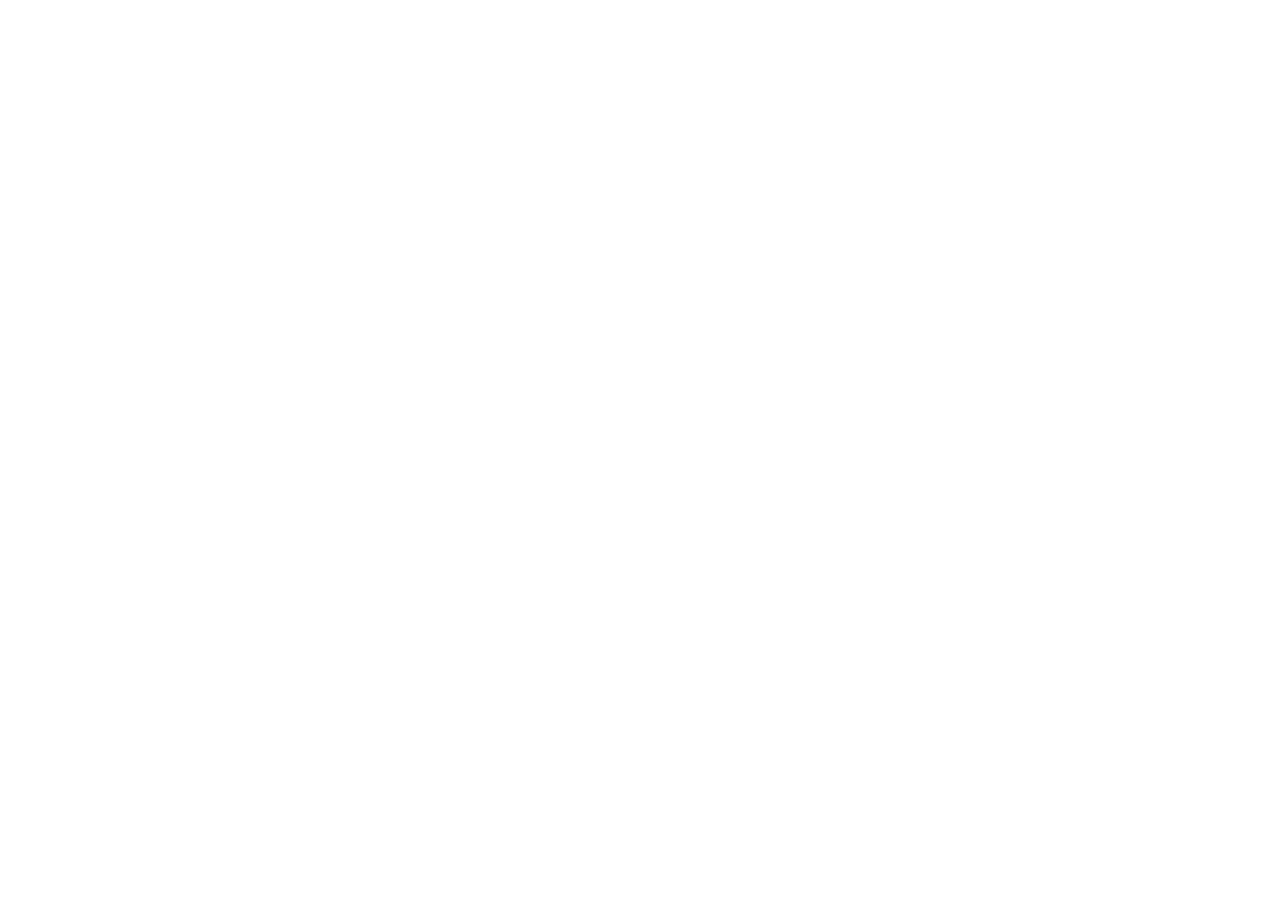
==== nightcity/index.html @ 07ec7fcc "d" ====
<!DOCTYPE html>
<html lang="pt-br">
<head>
    <meta charset="UTF-8">
    <meta name="viewport" content="width=device-width, initial-scale=1.0">
    <link rel="stylesheet" href="nightcity.css">
    <script defer async src="mnightcity.js"></script>
    <title>Night City</title>
</head>
<body>
    <header>

    </header>
    <main>

    </main>
    <footer>
        
    </footer>
</body>
</html>
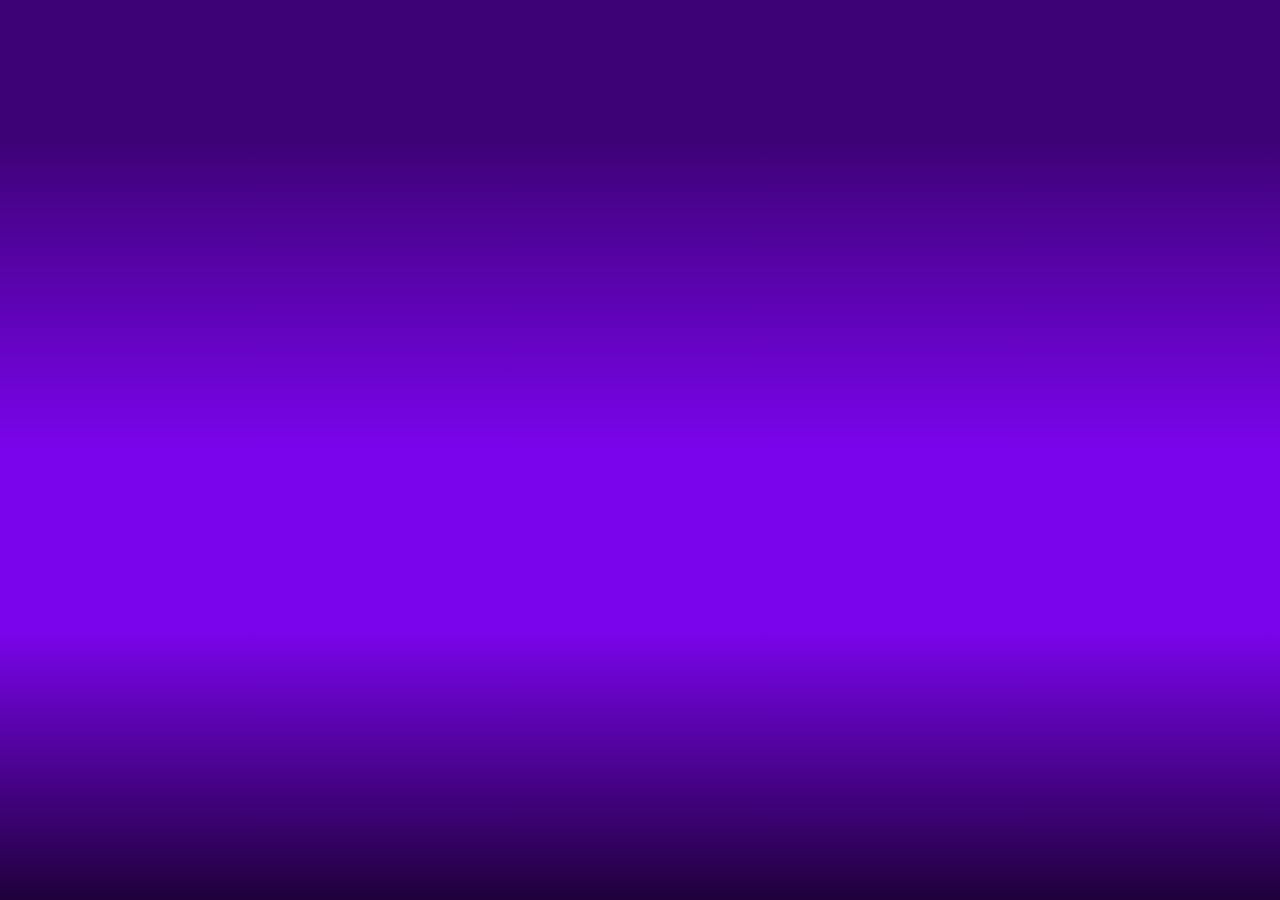
==== commit 352752d6: "sfds" ====
--- a/nightcity/index.html
+++ b/nightcity/index.html
@@ -9,7 +9,9 @@
 </head>
 <body>
     <header>
-
+        <div>
+            
+        </div>
     </header>
     <main>
 
--- a/nightcity/nightcity.css
+++ b/nightcity/nightcity.css
@@ -0,0 +1,32 @@
+:root {
+    --cor-vermelho: #ff124f;
+    --cor-rosa: #ff00a0;
+    --cor-rosa-claro: #fe75fe;
+    --cor-roxo: #7a04eb;
+    --cor-azul: #120458;
+}
+* {
+    padding: 0;
+    margin: 0;
+}
+html {
+    font-size: 10px;
+}
+body {
+    width: 100vw;
+}
+
+/* Header */
+
+header {
+    height: 100vh;
+    width: 100%;
+    background-color: var(--cor-roxo);
+}
+header::before {
+    content: "";
+    position: absolute;
+    height: inherit;
+    width: inherit;
+    background-image: linear-gradient(to bottom, rgba(0, 0, 0, 0.5) 15%, rgba(0, 0, 0, 0) 50%, rgba(0, 0, 0, 0) 70%, rgba(0, 0, 0, 0.75));
+}
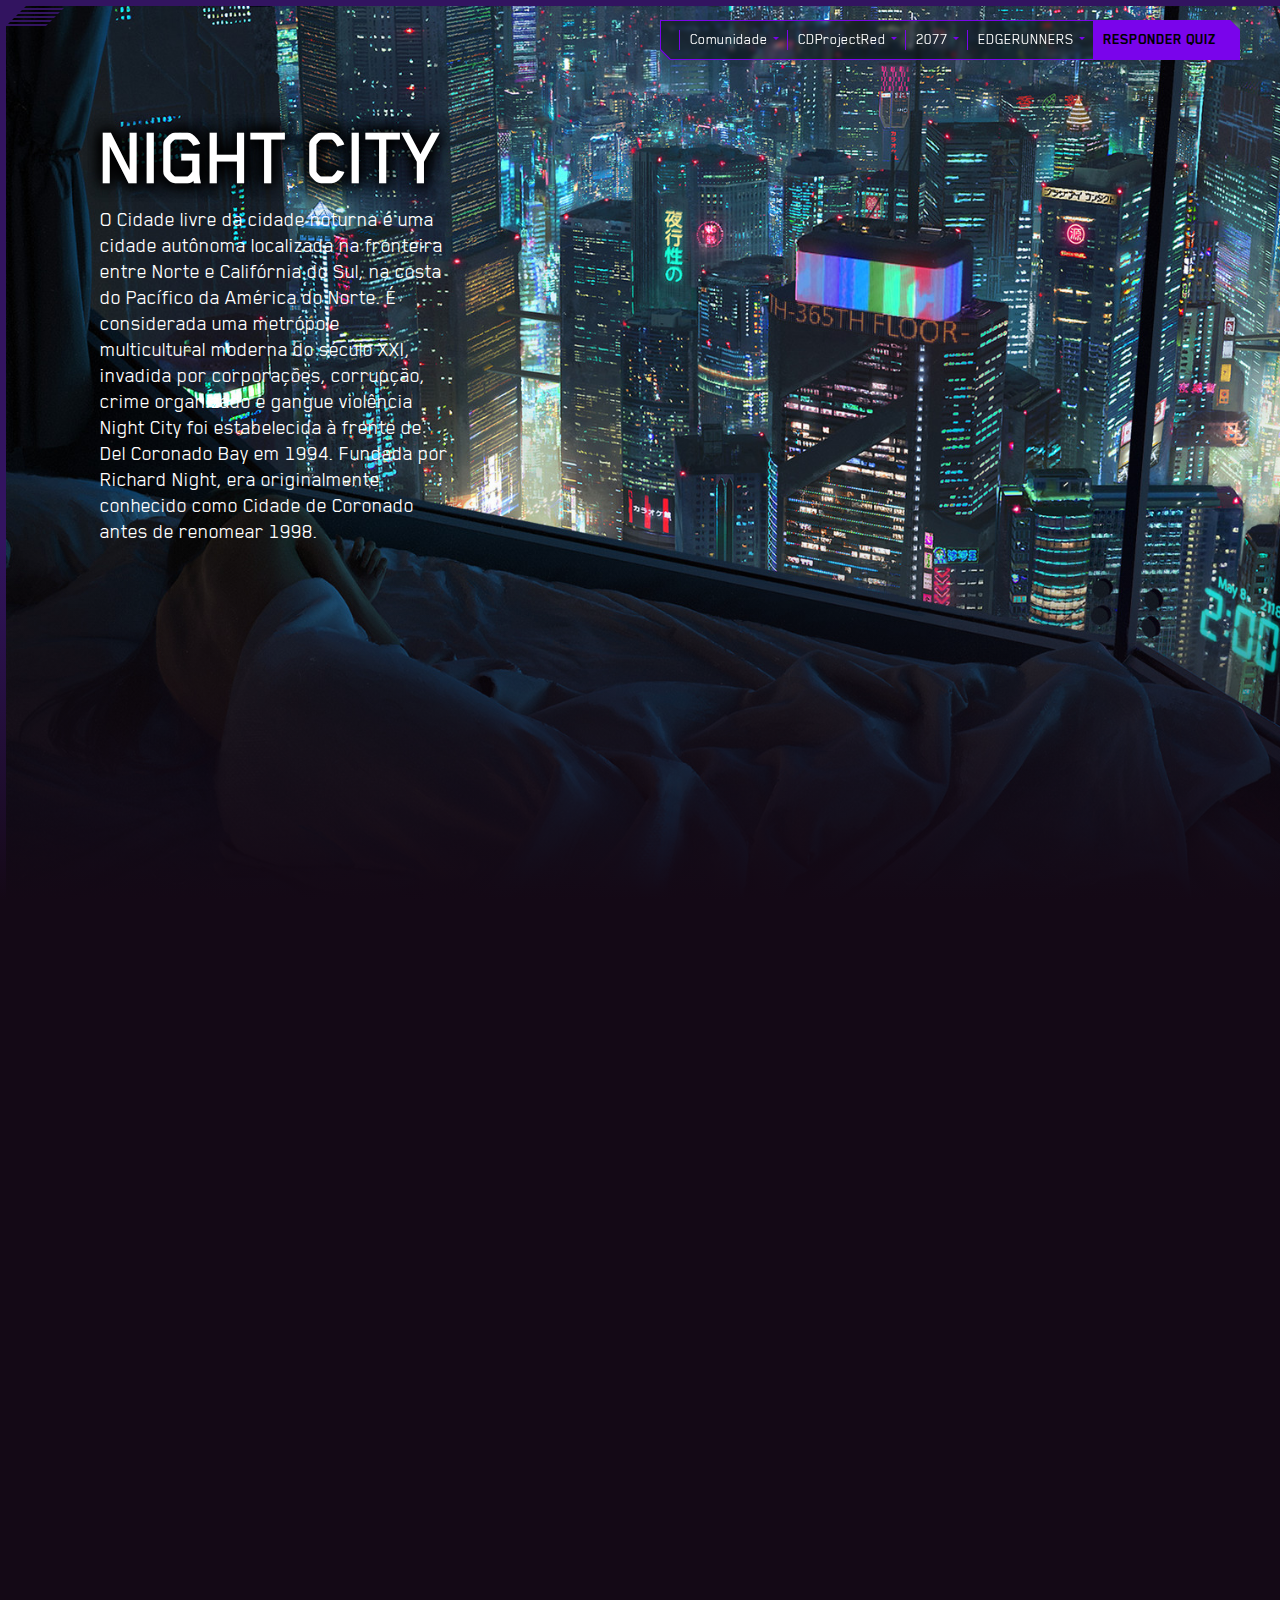
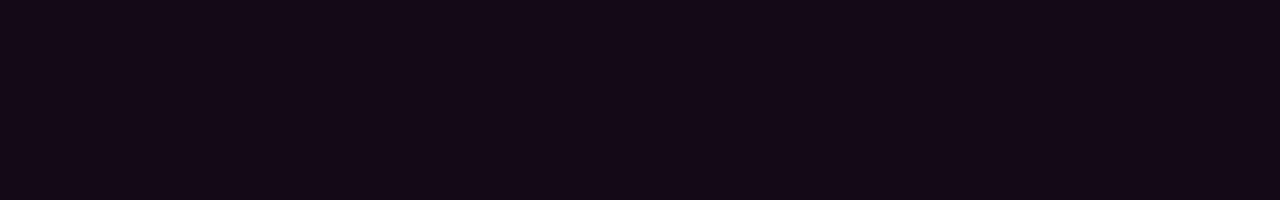
==== commit 9baf55e7: "lll" ====
--- a/nightcity/index.html
+++ b/nightcity/index.html
@@ -3,15 +3,57 @@
 <head>
     <meta charset="UTF-8">
     <meta name="viewport" content="width=device-width, initial-scale=1.0">
+    <link rel="stylesheet" href="../css/nav.css">
     <link rel="stylesheet" href="nightcity.css">
     <script defer async src="mnightcity.js"></script>
     <title>Night City</title>
 </head>
 <body>
     <header>
-        <div>
-            
+        <div class="menu">
+            <nav>
+                <ul>
+                    <li>
+                        <span>Comunidade</span>
+                        <ul>
+                            <li>teste</li>
+                            <li>teste</li>
+                        </ul>
+                    </li>
+                    <li>
+                        <span>CDProjectRed</span>
+                        <ul>
+                            <li>teste</li>
+                            <li>teste</li>
+                        </ul>
+                    </li>
+                    <li>
+                        <span>2077</span>
+                        <ul>
+                            <li>teste</li>
+                            <li>teste</li>
+                        </ul>
+                    </li>
+                    <li>
+                        <span>EDGERUNNERS</span>
+                        <ul>
+                            <li>teste</li>
+                            <li>teste</li>
+                        </ul>
+                    </li>
+                    <a href="../quiz/quiz.html"><span>RESPONDER QUIZ</span></a>
+                    <div class="canto"></div>
+                </ul>
+            </nav>
         </div>
+            <div class="flex">
+                <div class="texto-nightcity">
+                    <h1>NIGHT CITY</h1>
+                    <p>
+                        O Cidade livre da cidade noturna é uma cidade autônoma localizada na fronteira entre Norte e Califórnia do Sul, na costa do Pacífico da América do Norte. É considerada uma metrópole multicultural moderna do século XXI, invadida por corporações, corrupção, crime organizado e gangue violência Night City foi estabelecida à frente de Del Coronado Bay em 1994. Fundada por Richard Night, era originalmente conhecido como Cidade de Coronado antes de renomear 1998.
+                    </p>
+                </div>
+            </div>
     </header>
     <main>
 
--- a/css/nav.css
+++ b/css/nav.css
@@ -0,0 +1,178 @@
+:root {
+    --cor-ciano: #00F0FF;
+}
+
+.menu {
+    display: flex;
+}
+nav {
+    color: white;
+    font-size: 16px;
+    font-family: 'blenderl', Arial, Helvetica, sans-serif;
+    margin: 20px 40px 0 auto;
+    height: 40px;
+    width: 580px;
+    backdrop-filter: blur(2px);
+    z-index: 2;
+}
+nav::before {
+    content: "";
+    position: absolute;
+    height: inherit;
+    width: inherit;
+    background-color: var(--cor-ciano);
+    clip-path: polygon(
+        0 0,
+        calc(100% - 10px) 0,
+        100% 10px,
+        100% 100%,
+        10px 100%,
+        0 calc(100% - 10px),
+        0 0,
+        1px 1px,
+        1px calc(100% - 10.7px),
+        10.7px calc(100% - 1px),
+        calc(100% - 1px) calc(100% - 1px),
+        calc(100% - 1px) 10.7px,
+        calc(100% - 10.7px) 1px,
+        1px 1px);
+}
+nav::after {
+    content: "";
+    position: absolute;
+    top: 0;
+    left: 0;
+    height: inherit;
+    width: inherit;
+    background-color: rgba(0, 0, 0, 0.383);
+    clip-path: polygon(0 0, calc(100% - 10px) 0, 100% 10px, 100% 100%, 10px 100%, 0 calc(100% - 10px));
+    z-index: -1;
+}
+nav > ul {
+    display: flex;
+    margin-left: 20px;
+}
+nav > ul > li, nav > ul > a {
+    padding: 10px;
+    padding-right: 20px;
+    position: relative;
+    list-style: none;
+}
+nav > ul > li > ul {
+    position: absolute;
+    width: 150px;
+    height: 70px;
+    color: white;
+    background-color: rgba(0, 0, 0, 0.8);
+    top: 100%;
+    left: 0;
+    backdrop-filter: blur(2px);
+    clip-path: polygon(0 0, calc(100% - 10px) 0, 100% 10px, 100% 100%, 10px 100%, 0 calc(100% - 10px));
+    list-style: none;
+    visibility: hidden;
+}
+nav > ul > li > ul::before {
+    content: "";
+    position: absolute;
+    width: inherit;
+    height: inherit;
+    top: 0;
+    left: 0;
+    background-color: var(--cor-ciano);
+    clip-path: polygon(
+        0 0,
+        calc(100% - 10px) 0,
+        100% 10px,
+        100% 100%,
+        10px 100%,
+        0 calc(100% - 10px),
+        0 0,
+        1px 4px,
+        1px calc(100% - 10.7px),
+        10.7px calc(100% - 1px),
+        calc(100% - 1px) calc(100% - 1px),
+        calc(100% - 1px) 10.7px,
+        calc(100% - 10.7px) 4px,
+        1px 4px);
+}
+nav > ul > li > ul > li {
+    position: relative;
+    margin: 10px;
+}
+nav > ul > li > ul > li::before {
+    content: "";
+    position: absolute;
+    left: -10px;
+    top: 50%;
+    background-color: var(--cor-ciano);
+    height: 1px;
+    width: 5px;
+}
+nav a {
+    text-decoration: none;
+    color: inherit;
+    font-family: 'blender', Arial, Helvetica, sans-serif;
+}
+nav > ul > a {
+    color: black;
+    background-color: var(--cor-ciano);
+    margin-left: -1px;
+    height: 20px;
+    width: 120px;
+    clip-path: polygon(0 0, calc(100% - 10px) 0, 100% 10px, 100% 100%, 0 100%);
+}
+nav > ul > li:nth-child(4):hover ~ a::after {
+    content: "";
+    position: absolute;
+    top: 10px;
+    left: 0;
+    height: 20px;
+    width: 1px;
+    background-color: black;
+    z-index: 1;
+}
+nav > ul > li span::before {
+    content: "";
+    position: absolute;
+    top: 10px;
+    left: -1px;
+    height: 20px;
+    width: 1px;
+    background-color: var(--cor-ciano);
+}
+nav > ul > li span::after {
+    content: "";
+    position: absolute;
+    top: 17px;
+    left: calc(100% - 15px);
+    height: 3px;
+    width: 6px;
+    background-color: var(--cor-ciano);
+    clip-path: polygon(
+        0 0,
+        100% 0,
+        50% 100%
+    );
+    transition: .3s;
+}
+nav > ul > li:hover {
+    color: black;
+    background-color: var(--cor-ciano);
+    cursor: default;
+}
+nav > ul > li:hover > ul {
+    visibility: visible;
+}
+nav > ul > li:hover span::before {
+    display: none;
+}
+.canto {
+    position: absolute;
+    height: 100%;
+    width: 21px;
+    left: 0;
+    clip-path: polygon(0 0, 100% 0, 100% 100%, 10px 100%, 0 calc(100% - 10px));
+}
+nav > ul > li:nth-child(1):hover ~ .canto{
+    background-color: var(--cor-ciano);
+}
--- a/nightcity/nightcity.css
+++ b/nightcity/nightcity.css
@@ -1,9 +1,75 @@
-:root {
-    --cor-vermelho: #ff124f;
-    --cor-rosa: #ff00a0;
-    --cor-rosa-claro: #fe75fe;
-    --cor-roxo: #7a04eb;
-    --cor-azul: #120458;
+/*@keyframes passar-imagem {
+    from {
+        margin-left: 0;
+    }
+    23% {
+        margin-left: 0;
+    }
+    25% {
+        margin-left: -100%;
+    }
+    48% {
+        margin-left: -100%;
+    }
+    50% {
+        margin-left: -200%;
+    }
+    73% {
+        margin-left: -200%;
+    }
+    75% {
+        margin-left: -300%;
+    }
+    98% {
+        margin-left: -300%;
+    }
+    to {
+        margin-left: -400%;
+    }
+}*/
+@keyframes chegar {
+    from {
+        margin-left: -10rem;
+        opacity: 0;
+    }
+    to {
+        margin-left: 0;
+        opacity: 1;
+    }
+}
+@keyframes chegar2 {
+    from {
+        opacity: 0;
+        margin-left: -10rem;
+    }
+    33% {
+        margin-left: -10rem;
+        opacity: 0;
+    }
+    to {
+        margin-left: 0;
+        opacity: 1;
+    }
+}
+
+@font-face {
+    font-family: 'blender';
+    src: url('../fonts/blenderprobold.otf') format('truetype');
+}
+@font-face {
+    font-family: 'blenderl';
+    src: url('../fonts/BlenderPro-Book.woff2') format('truetype');
+}
+
+
+:root { 
+    --cor-verde: #65dc98;
+    --cor-rosa: #f887ff;
+    --cor-vermelho: #de004e;
+    --cor-vermelho-escuro: #860029;
+    --cor-roxo-claro: #7a04eb;
+    --cor-roxo: #321460;
+    --cor-roxo-escuro: #140916;
 }
 * {
     padding: 0;
@@ -13,12 +79,30 @@
     font-size: 10px;
 }
 body {
-    width: 100vw;
+    width: 100vw; 
+    overflow-x: hidden;
+}
+
+/* barra de rolagem */
+
+::-webkit-scrollbar {
+    width: 5px;
+}
+::-webkit-scrollbar-track {
+    background: var(--cor-roxo-escuro);
+}
+::-webkit-scrollbar-thumb {
+    border-radius: 1px;
+    background-color: var(--cor-roxo);
+}
+::-webkit-scrollbar-thumb:hover {
+    border: 1px solid var(--cor-roxo-claro);
 }
 
 /* Header */
 
 header {
+    display: block;
     height: 100vh;
     width: 100%;
     background-color: var(--cor-roxo);
@@ -28,5 +112,98 @@
     position: absolute;
     height: inherit;
     width: inherit;
-    background-image: linear-gradient(to bottom, rgba(0, 0, 0, 0.5) 15%, rgba(0, 0, 0, 0) 50%, rgba(0, 0, 0, 0) 70%, rgba(0, 0, 0, 0.75));
-}
+    background-image: linear-gradient(to bottom, rgba(0, 0, 0, 0) 60%, var(--cor-roxo-escuro));
+    z-index: 1;
+}
+header::after {
+    content: "";
+    position: absolute;
+    top: 50vh;
+    left: 100%;
+    transform: translate(-100%, calc(-50% + .3rem));
+    height: calc(100% - .6rem);
+    width: calc(100% - .6rem);
+    background-image: url(../img/night-city-4.jpg);
+    background-position: center;
+    background-size: cover;
+    clip-path: polygon(
+        20px 0,
+        100% 0,
+        100% 100%,
+        0 100%,
+
+        0 20px,
+        40px 20px,
+        42px 18px,
+        2px 18px,
+
+        4px 16px,
+        44px 16px,
+        46px 14px,
+        6px 14px,
+
+        8px 12px,
+        48px 12px,
+        50px 10px,
+        10px 10px,
+
+        12px 8px,
+        52px 8px,
+        54px 6px,
+        14px 6px,
+
+        16px 4px,
+        56px 4px,
+        58px 2px,
+        18px 2px
+    );
+}
+
+/* nav */
+
+nav::before, 
+nav > ul > li > ul::before, 
+nav > ul > li > ul > li::before, 
+nav > ul > a, 
+nav > ul > li span::before, 
+nav > ul > li span::after, 
+nav > ul > li:hover, 
+nav > ul > li:nth-child(1):hover ~ .canto {
+    background-color: var(--cor-roxo-claro);
+}
+nav > ul > li:hover {
+    font-family: 'blender', Arial, Helvetica, sans-serif;
+}
+nav > ul > li:hover  ul{
+    font-family: 'blenderl', Arial, Helvetica, sans-serif;
+}
+
+/* texto night city */
+
+.flex {
+    display: flex;
+}
+.texto-nightcity {
+    width: 35rem;
+    margin: 5rem 10rem;
+    color: white;
+    font-family: 'blenderl', Arial, Helvetica, sans-serif;
+    font-size: 2.2rem;
+    z-index: 2;
+}
+.texto-nightcity h1 {
+    font-size: 8rem;
+    text-shadow: -2px -2px 15px black, 2px -2px 15px black, -2px 2px 15px black, 2px 2px 15px black;
+    animation: chegar 1s ease-in-out;
+}
+.texto-nightcity p {
+    width: inherit;
+    animation: chegar2 1.5s ease-in-out;
+}
+
+/* conteudo */
+
+main {
+    height: 100vh;
+    background-color: var(--cor-roxo-escuro);
+}